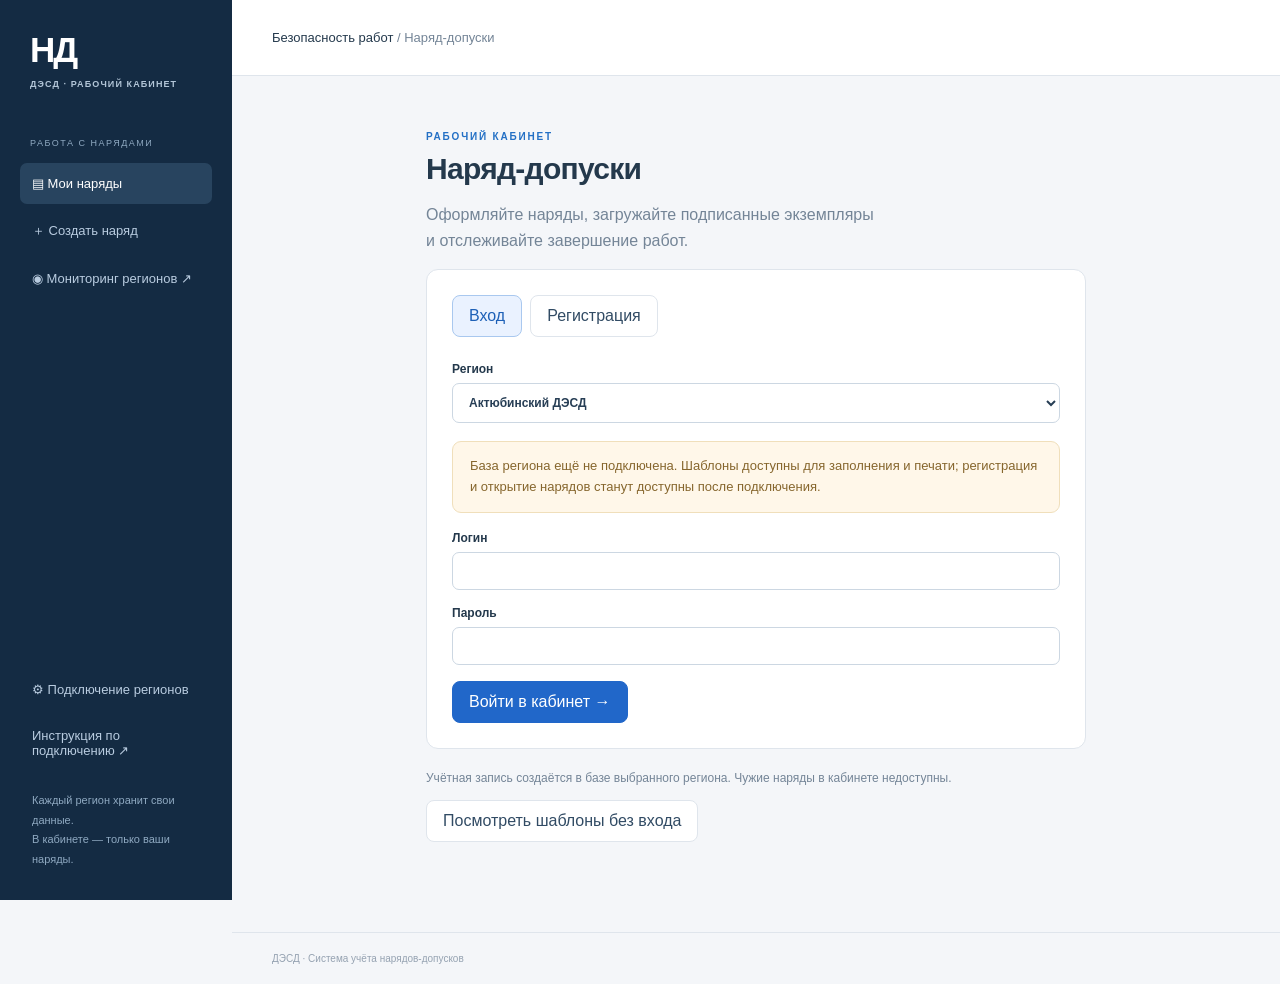
==== index.html @ 1e3c4faf "Add files via upload" ====
<!doctype html><html lang="ru"><head><meta charset="utf-8"><meta name="viewport" content="width=device-width,initial-scale=1"><title>Наряд-допуски · ДЭСД</title><link rel="stylesheet" href="style.css"></head><body><aside><a class="brand" href="./">НД<span>ДЭСД · РАБОЧИЙ КАБИНЕТ</span></a><div class="aside-label">РАБОТА С НАРЯДАМИ</div><button class="nav active" id="homeNav">▤ Мои наряды</button><button class="nav" id="newNav">＋ Создать наряд</button><a class="nav" href="monitor.html" target="_blank">◉ Мониторинг регионов ↗</a><div class="aside-bottom"><button class="nav" id="settingsNav">⚙ Подключение регионов</button><a class="nav" href="setup.html">Инструкция по подключению ↗</a><div class="hint">Каждый регион хранит свои данные.<br>В кабинете — только ваши наряды.</div></div></aside><div class="workspace"><header><span>Безопасность работ <span class="muted">/ Наряд-допуски</span></span><button id="logout" hidden>Выйти</button></header><main id="main"></main><footer>ДЭСД · Система учёта нарядов-допусков</footer></div><div id="toast" role="status"></div><script src="app.js"></script></body></html>
---- style.css ----
:root{font-family:Arial,sans-serif;color:#24394c;background:#f4f6f9;--blue:#2167c9;--muted:#748597;--line:#dfe5ec}*{box-sizing:border-box}body{margin:0}a{color:var(--blue);text-decoration:none}button,input,select,textarea{font:inherit}button,.btn{cursor:pointer;border:1px solid var(--line);border-radius:8px;padding:11px 16px;background:white;color:#314b64;display:inline-block}button:hover,.btn:hover{border-color:#8cafd9;background:#f5f9ff}button:disabled{opacity:.45;cursor:not-allowed}.primary{background:var(--blue);border-color:var(--blue);color:white}.primary:hover{background:#1558b3;color:white}.danger{color:#aa3030}.workspace{margin-left:232px}aside{width:232px;position:fixed;inset:0 auto 0 0;background:#142b43;color:white;padding:30px 20px;display:flex;flex-direction:column}.brand{display:block;color:white;font-size:35px;font-weight:800;letter-spacing:-2px;margin:0 10px 49px}.brand span{font-size:9px;letter-spacing:1.1px;display:block;margin-top:9px;color:#b3c6d8}.aside-label{font-size:9px;letter-spacing:1.5px;color:#8fa9c1;margin:0 10px 15px}.nav{display:block;width:100%;text-align:left;padding:13px 12px;margin-bottom:5px;color:#b9cce0;background:none;border:0;font-size:13px;border-radius:7px}.nav:hover,.nav.active{background:#28445f;color:white}.aside-bottom{margin-top:auto}.hint{font-size:11px;color:#8fa9c1;line-height:1.8;margin:20px 12px 0}header{height:76px;background:white;border-bottom:1px solid var(--line);padding:0 40px;display:flex;align-items:center;justify-content:space-between;font-size:13px}main{max-width:1320px;margin:auto;padding:35px 40px 70px}.muted,small{color:var(--muted)}.eyebrow{color:#2470c5;font-size:10px;font-weight:bold;letter-spacing:1.8px;margin-bottom:10px}h1{font-size:30px;letter-spacing:-.7px;margin:0 0 10px}h2{font-size:19px;margin:0 0 16px}h3{font-size:16px}p{line-height:1.6}.bar{display:flex;justify-content:space-between;align-items:center;gap:15px;margin-bottom:25px;flex-wrap:wrap}.card{background:white;border:1px solid var(--line);border-radius:12px;padding:25px;margin-bottom:20px}.notice{background:#edf4ff;border:1px solid #cddff8;color:#416082;padding:14px 17px;border-radius:9px;font-size:13px;line-height:1.6;margin:18px 0}.warning{background:#fff7e9;color:#86662d;border-color:#f0dfbb}.grid{display:grid;grid-template-columns:repeat(2,minmax(0,1fr));gap:18px}label{display:block;font-size:12px;font-weight:600;margin-bottom:16px}input,select,textarea{display:block;width:100%;border:1px solid #ccd7e2;border-radius:7px;background:white;color:#273e55;padding:11px 12px;margin-top:7px}input[type=checkbox]{display:inline;width:auto}.auth{max-width:660px;margin:20px auto}.tabs{display:flex;gap:8px;margin-bottom:25px}.tabs .selected{background:#eaf2ff;color:#1d60b7;border-color:#a9c8ef}.stats{display:grid;grid-template-columns:repeat(3,1fr);gap:18px;margin:28px 0}.stat{background:white;border:1px solid var(--line);padding:22px;border-radius:11px}.stat strong{display:block;font-size:32px;margin-top:12px}.stat.open strong{color:#2174c9}.stat.closed strong{color:#249b76}.pill{font-size:11px;padding:6px 10px;border-radius:20px;background:#e7f2ff;color:#2163ac}.pill.closed{background:#e8f5ee;color:#248060}.row{display:grid;grid-template-columns:100px 1fr 170px 100px;gap:15px;align-items:center;border-top:1px solid var(--line);padding:18px 0;font-size:13px}.empty{padding:50px;text-align:center;color:var(--muted)}.empty b{display:block;color:#456078;font-size:18px;margin-bottom:12px}.steps{display:flex;gap:16px;margin:20px 0 27px;font-size:12px;color:#69829a}.steps span{padding:9px 12px;border-radius:6px;background:#e8eef5}.actions{display:flex;gap:9px;flex-wrap:wrap}.paper-wrap{overflow:auto;padding:12px 0}.paper{font:12pt/1.2 'Times New Roman',serif;color:black;background:white;width:210mm;min-height:297mm;padding:16mm;margin:0 auto;box-shadow:0 3px 16px #263c5717}.paper p{margin:5pt 0;min-height:12pt;line-height:1.2;white-space:pre-wrap}.paper [contenteditable]:hover{background:#e7f3ff;outline:1px dashed #81afe3}.paper [contenteditable]:focus{background:#eff7ff;outline:2px solid #79a9e6}.paper table{width:100%;border-collapse:collapse;font-size:10pt;table-layout:fixed;margin:10px 0}.paper td{border:1px solid #444;padding:4px;vertical-align:top;overflow-wrap:anywhere}.paper td p{font-size:10pt}.add-row{font:12px Arial;color:#2167c9;padding:6px 10px}.upload-grid{display:flex;gap:10px;flex-wrap:wrap}.preview{max-height:180px;max-width:100%;border:1px solid var(--line);border-radius:8px}.config-row{display:grid;grid-template-columns:260px 1fr;align-items:center;gap:15px;border-bottom:1px solid var(--line);padding:10px 0;font-size:12px}.config-row input{margin:0}footer{color:#95a2b1;font-size:10px;padding:20px 40px;border-top:1px solid var(--line)}#toast{display:none;position:fixed;bottom:25px;right:25px;background:#173a59;color:white;padding:16px 22px;border-radius:9px;max-width:450px;z-index:100}.small{font-size:12px}.info-grid{display:grid;grid-template-columns:1fr 1fr;gap:15px}dialog{border:0;border-radius:12px;padding:24px;max-width:95vw;width:900px}dialog::backdrop{background:#001a35b0}dialog img{max-width:100%;display:block;margin:15px auto}.error{color:#b02727;white-space:pre-wrap;font-size:13px}a:focus-visible,button:focus-visible{outline:3px solid #5c9fe5;outline-offset:2px}@media(max-width:900px){aside{position:static;width:100%;padding:15px;display:block}.brand{font-size:24px;margin:0 0 12px}.brand span,.aside-label,.hint{display:none}.nav{display:inline-block;width:auto;margin:0}.aside-bottom{display:inline}.workspace{margin-left:0}header{padding:0 20px;height:60px}main{padding:25px 18px}.grid,.info-grid{grid-template-columns:1fr}.stats{gap:8px}.stat{padding:15px}.stat strong{font-size:27px}.row{grid-template-columns:65px 1fr 80px}.row .date{display:none}.config-row{grid-template-columns:1fr}.paper{margin:0}h1{font-size:25px}}@media print{body>*{display:none!important}body>.print-document{display:block!important}.paper{padding:0;box-shadow:none;width:auto;min-height:0}.paper .no-print{display:none}.paper [contenteditable]{outline:none;background:none}tr{break-inside:avoid} @page{size:A4;margin:15mm}}
[hidden]{display:none!important}
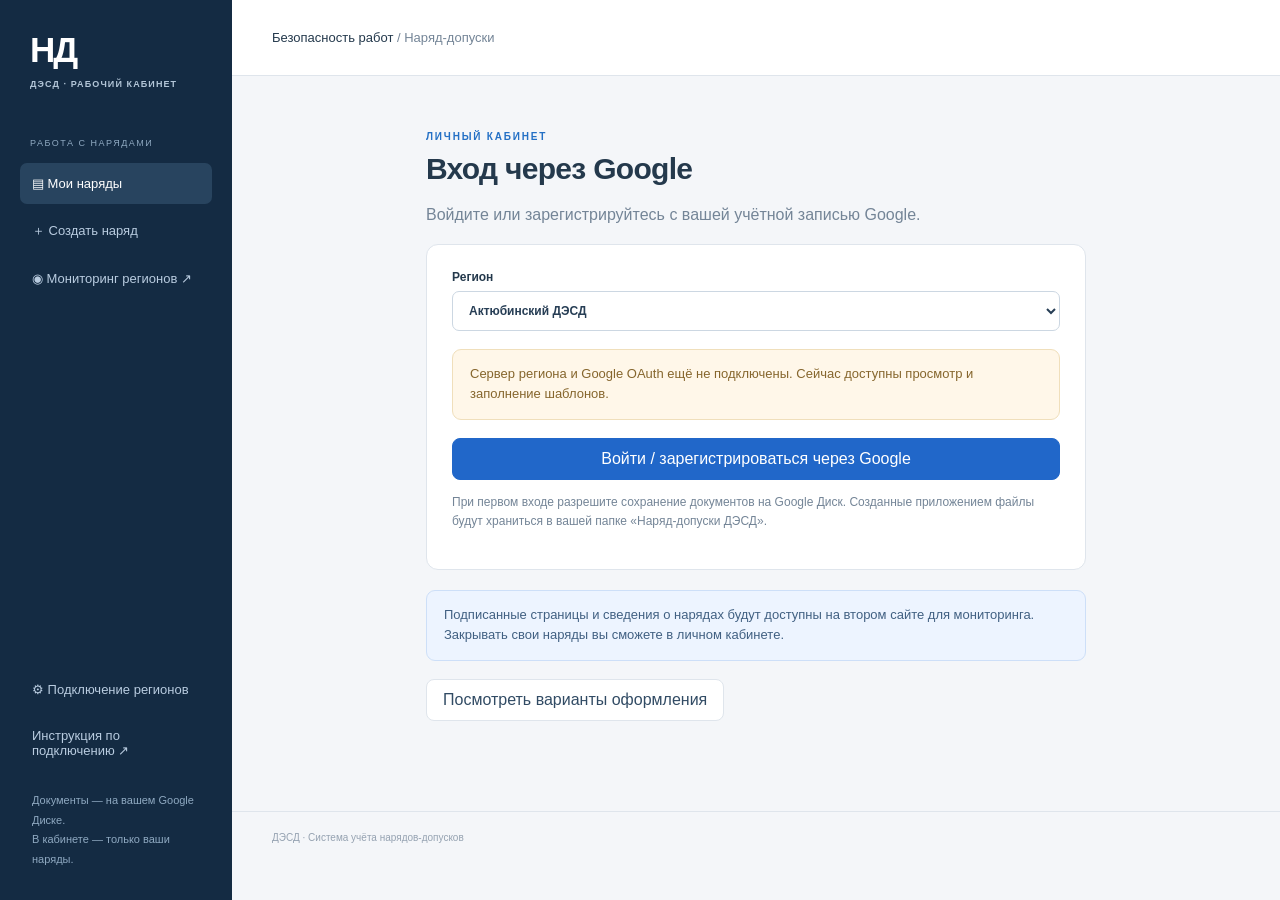
==== commit e0d57d5d: "Add files via upload" ====
--- a/index.html
+++ b/index.html
@@ -1 +1 @@
-<!doctype html><html lang="ru"><head><meta charset="utf-8"><meta name="viewport" content="width=device-width,initial-scale=1"><title>Наряд-допуски · ДЭСД</title><link rel="stylesheet" href="style.css"></head><body><aside><a class="brand" href="./">НД<span>ДЭСД · РАБОЧИЙ КАБИНЕТ</span></a><div class="aside-label">РАБОТА С НАРЯДАМИ</div><button class="nav active" id="homeNav">▤ Мои наряды</button><button class="nav" id="newNav">＋ Создать наряд</button><a class="nav" href="monitor.html" target="_blank">◉ Мониторинг регионов ↗</a><div class="aside-bottom"><button class="nav" id="settingsNav">⚙ Подключение регионов</button><a class="nav" href="setup.html">Инструкция по подключению ↗</a><div class="hint">Каждый регион хранит свои данные.<br>В кабинете — только ваши наряды.</div></div></aside><div class="workspace"><header><span>Безопасность работ <span class="muted">/ Наряд-допуски</span></span><button id="logout" hidden>Выйти</button></header><main id="main"></main><footer>ДЭСД · Система учёта нарядов-допусков</footer></div><div id="toast" role="status"></div><script src="app.js"></script></body></html>
+<!doctype html><html lang="ru"><head><meta charset="utf-8"><meta name="viewport" content="width=device-width,initial-scale=1"><title>Наряд-допуски · ДЭСД</title><link rel="stylesheet" href="style.css"></head><body><aside><a class="brand" href="./">НД<span>ДЭСД · РАБОЧИЙ КАБИНЕТ</span></a><div class="aside-label">РАБОТА С НАРЯДАМИ</div><button class="nav active" id="homeNav">▤ Мои наряды</button><button class="nav" id="newNav">＋ Создать наряд</button><a class="nav" href="monitor.html" target="_blank">◉ Мониторинг регионов ↗</a><div class="aside-bottom"><button class="nav" id="settingsNav">⚙ Подключение регионов</button><a class="nav" href="setup.html">Инструкция по подключению ↗</a><div class="hint">Документы — на вашем Google Диске.<br>В кабинете — только ваши наряды.</div></div></aside><div class="workspace"><header><span>Безопасность работ <span class="muted">/ Наряд-допуски</span></span><button id="logout" hidden>Выйти</button></header><main id="main"></main><footer>ДЭСД · Система учёта нарядов-допусков</footer></div><div id="toast" role="status"></div><script src="app.js"></script></body></html>
--- a/style.css
+++ b/style.css
@@ -1,2 +1,3 @@
 :root{font-family:Arial,sans-serif;color:#24394c;background:#f4f6f9;--blue:#2167c9;--muted:#748597;--line:#dfe5ec}*{box-sizing:border-box}body{margin:0}a{color:var(--blue);text-decoration:none}button,input,select,textarea{font:inherit}button,.btn{cursor:pointer;border:1px solid var(--line);border-radius:8px;padding:11px 16px;background:white;color:#314b64;display:inline-block}button:hover,.btn:hover{border-color:#8cafd9;background:#f5f9ff}button:disabled{opacity:.45;cursor:not-allowed}.primary{background:var(--blue);border-color:var(--blue);color:white}.primary:hover{background:#1558b3;color:white}.danger{color:#aa3030}.workspace{margin-left:232px}aside{width:232px;position:fixed;inset:0 auto 0 0;background:#142b43;color:white;padding:30px 20px;display:flex;flex-direction:column}.brand{display:block;color:white;font-size:35px;font-weight:800;letter-spacing:-2px;margin:0 10px 49px}.brand span{font-size:9px;letter-spacing:1.1px;display:block;margin-top:9px;color:#b3c6d8}.aside-label{font-size:9px;letter-spacing:1.5px;color:#8fa9c1;margin:0 10px 15px}.nav{display:block;width:100%;text-align:left;padding:13px 12px;margin-bottom:5px;color:#b9cce0;background:none;border:0;font-size:13px;border-radius:7px}.nav:hover,.nav.active{background:#28445f;color:white}.aside-bottom{margin-top:auto}.hint{font-size:11px;color:#8fa9c1;line-height:1.8;margin:20px 12px 0}header{height:76px;background:white;border-bottom:1px solid var(--line);padding:0 40px;display:flex;align-items:center;justify-content:space-between;font-size:13px}main{max-width:1320px;margin:auto;padding:35px 40px 70px}.muted,small{color:var(--muted)}.eyebrow{color:#2470c5;font-size:10px;font-weight:bold;letter-spacing:1.8px;margin-bottom:10px}h1{font-size:30px;letter-spacing:-.7px;margin:0 0 10px}h2{font-size:19px;margin:0 0 16px}h3{font-size:16px}p{line-height:1.6}.bar{display:flex;justify-content:space-between;align-items:center;gap:15px;margin-bottom:25px;flex-wrap:wrap}.card{background:white;border:1px solid var(--line);border-radius:12px;padding:25px;margin-bottom:20px}.notice{background:#edf4ff;border:1px solid #cddff8;color:#416082;padding:14px 17px;border-radius:9px;font-size:13px;line-height:1.6;margin:18px 0}.warning{background:#fff7e9;color:#86662d;border-color:#f0dfbb}.grid{display:grid;grid-template-columns:repeat(2,minmax(0,1fr));gap:18px}label{display:block;font-size:12px;font-weight:600;margin-bottom:16px}input,select,textarea{display:block;width:100%;border:1px solid #ccd7e2;border-radius:7px;background:white;color:#273e55;padding:11px 12px;margin-top:7px}input[type=checkbox]{display:inline;width:auto}.auth{max-width:660px;margin:20px auto}.tabs{display:flex;gap:8px;margin-bottom:25px}.tabs .selected{background:#eaf2ff;color:#1d60b7;border-color:#a9c8ef}.stats{display:grid;grid-template-columns:repeat(3,1fr);gap:18px;margin:28px 0}.stat{background:white;border:1px solid var(--line);padding:22px;border-radius:11px}.stat strong{display:block;font-size:32px;margin-top:12px}.stat.open strong{color:#2174c9}.stat.closed strong{color:#249b76}.pill{font-size:11px;padding:6px 10px;border-radius:20px;background:#e7f2ff;color:#2163ac}.pill.closed{background:#e8f5ee;color:#248060}.row{display:grid;grid-template-columns:100px 1fr 170px 100px;gap:15px;align-items:center;border-top:1px solid var(--line);padding:18px 0;font-size:13px}.empty{padding:50px;text-align:center;color:var(--muted)}.empty b{display:block;color:#456078;font-size:18px;margin-bottom:12px}.steps{display:flex;gap:16px;margin:20px 0 27px;font-size:12px;color:#69829a}.steps span{padding:9px 12px;border-radius:6px;background:#e8eef5}.actions{display:flex;gap:9px;flex-wrap:wrap}.paper-wrap{overflow:auto;padding:12px 0}.paper{font:12pt/1.2 'Times New Roman',serif;color:black;background:white;width:210mm;min-height:297mm;padding:16mm;margin:0 auto;box-shadow:0 3px 16px #263c5717}.paper p{margin:5pt 0;min-height:12pt;line-height:1.2;white-space:pre-wrap}.paper [contenteditable]:hover{background:#e7f3ff;outline:1px dashed #81afe3}.paper [contenteditable]:focus{background:#eff7ff;outline:2px solid #79a9e6}.paper table{width:100%;border-collapse:collapse;font-size:10pt;table-layout:fixed;margin:10px 0}.paper td{border:1px solid #444;padding:4px;vertical-align:top;overflow-wrap:anywhere}.paper td p{font-size:10pt}.add-row{font:12px Arial;color:#2167c9;padding:6px 10px}.upload-grid{display:flex;gap:10px;flex-wrap:wrap}.preview{max-height:180px;max-width:100%;border:1px solid var(--line);border-radius:8px}.config-row{display:grid;grid-template-columns:260px 1fr;align-items:center;gap:15px;border-bottom:1px solid var(--line);padding:10px 0;font-size:12px}.config-row input{margin:0}footer{color:#95a2b1;font-size:10px;padding:20px 40px;border-top:1px solid var(--line)}#toast{display:none;position:fixed;bottom:25px;right:25px;background:#173a59;color:white;padding:16px 22px;border-radius:9px;max-width:450px;z-index:100}.small{font-size:12px}.info-grid{display:grid;grid-template-columns:1fr 1fr;gap:15px}dialog{border:0;border-radius:12px;padding:24px;max-width:95vw;width:900px}dialog::backdrop{background:#001a35b0}dialog img{max-width:100%;display:block;margin:15px auto}.error{color:#b02727;white-space:pre-wrap;font-size:13px}a:focus-visible,button:focus-visible{outline:3px solid #5c9fe5;outline-offset:2px}@media(max-width:900px){aside{position:static;width:100%;padding:15px;display:block}.brand{font-size:24px;margin:0 0 12px}.brand span,.aside-label,.hint{display:none}.nav{display:inline-block;width:auto;margin:0}.aside-bottom{display:inline}.workspace{margin-left:0}header{padding:0 20px;height:60px}main{padding:25px 18px}.grid,.info-grid{grid-template-columns:1fr}.stats{gap:8px}.stat{padding:15px}.stat strong{font-size:27px}.row{grid-template-columns:65px 1fr 80px}.row .date{display:none}.config-row{grid-template-columns:1fr}.paper{margin:0}h1{font-size:25px}}@media print{body>*{display:none!important}body>.print-document{display:block!important}.paper{padding:0;box-shadow:none;width:auto;min-height:0}.paper .no-print{display:none}.paper [contenteditable]{outline:none;background:none}tr{break-inside:avoid} @page{size:A4;margin:15mm}}
 [hidden]{display:none!important}
+.paper{font-size:12pt}.paper p{margin-top:0;margin-bottom:0;line-height:1.2}.paper tr.selected-row{outline:2px solid #347dcc;outline-offset:-2px}.paper img{max-width:100%;object-fit:contain}.paper button[data-remove]{color:#ad3b3b;margin-left:8px}@media print{@page{margin:0}.paper{padding:10mm 15mm 7.5mm 30mm}.paper tr.selected-row{outline:none}}
